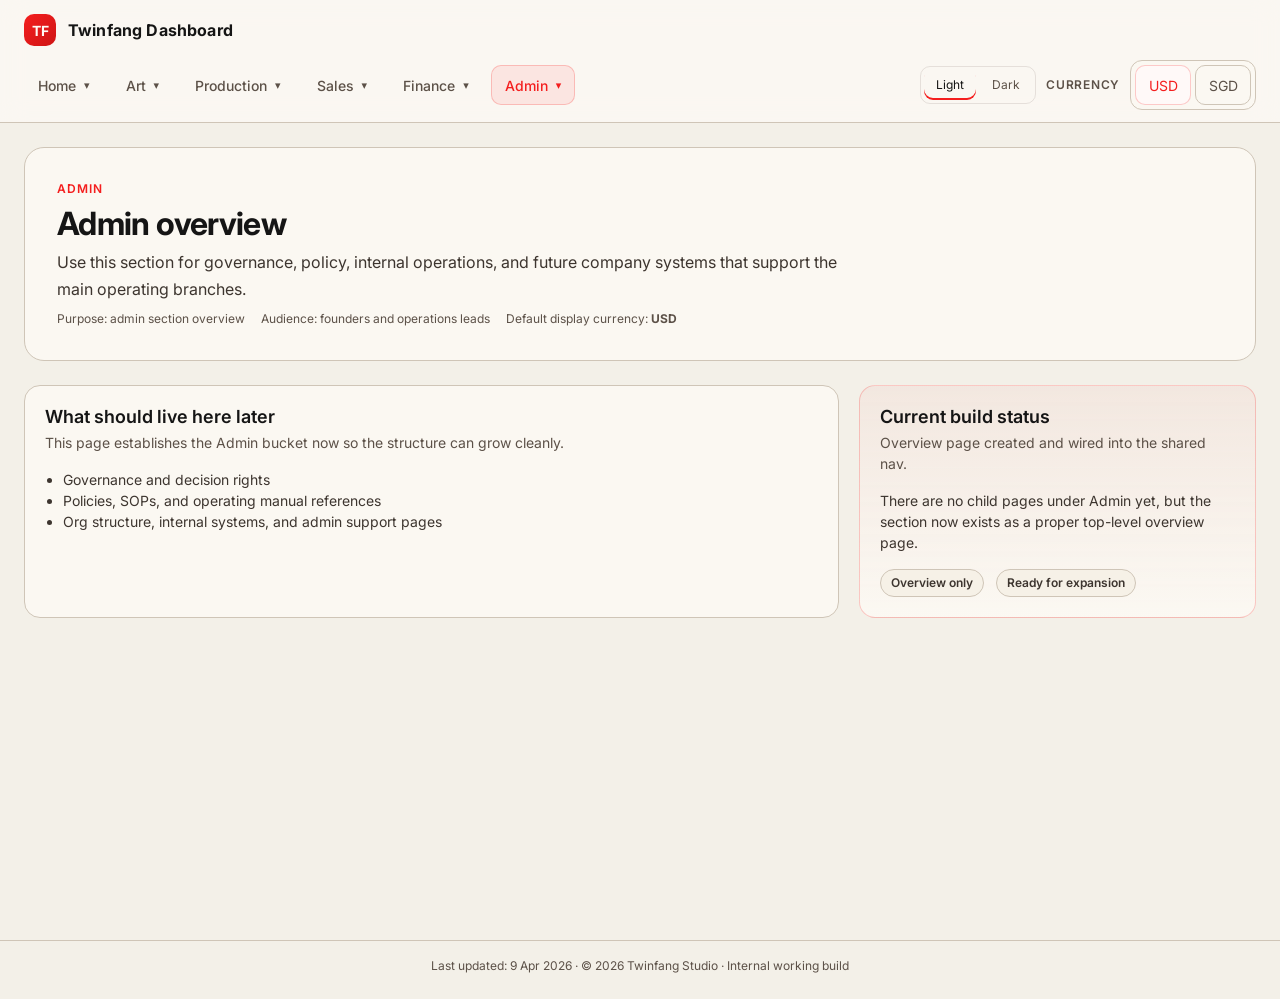
==== admin.html @ 4bac54d7 "Add files via upload" ====
<!DOCTYPE html>
<html lang="en">
  <head>
    <meta charset="UTF-8" />
    <meta name="viewport" content="width=device-width, initial-scale=1.0" />
    <title>Twinfang — Admin</title>
    <meta name="description" content="Twinfang admin overview covering governance, operations, and future internal systems pages." />
    <link rel="preconnect" href="https://fonts.googleapis.com" />
    <link rel="preconnect" href="https://fonts.gstatic.com" crossorigin />
    <link href="https://fonts.googleapis.com/css2?family=Inter:wght@400;500;600;700&display=swap" rel="stylesheet" />
    <script src="./theme-init.js"></script>
    <link rel="stylesheet" href="./design-tokens.css" />
    <link rel="stylesheet" href="./layout.css" />
    <link rel="stylesheet" href="./components.css" />
  </head>
  <body>
    <div class="app-shell">
      <header class="site-header">
        <div class="site-header-inner">
          <a href="./index.html" class="brand-lockup" aria-label="Twinfang home">
            <span class="nav-mark">TF</span>
            <span class="brand-copy"><span class="brand-line">Twinfang Dashboard</span></span>
          </a>

                    <nav class="nav nav--sub" aria-label="Primary">
            <div class="nav-links nav-links--primary">
              <div class="nav-dropdown">
                <a class="nav-link nav-link--dropdown" href="./index.html" aria-haspopup="true">Home</a>
                <div class="nav-dropdown-menu" aria-label="Home submenu">
                  <a class="nav-dropdown-link" href="./index.html">Overview</a>
                </div>
              </div>
              <div class="nav-dropdown">
                <a class="nav-link nav-link--dropdown" href="./art.html" aria-haspopup="true">Art</a>
                <div class="nav-dropdown-menu" aria-label="Art submenu">
                  <a class="nav-dropdown-link" href="./art.html">Overview</a>
                  <a class="nav-dropdown-link" href="./recruitment.html">Hiring Dashboard</a>
                </div>
              </div>
              <div class="nav-dropdown">
                <a class="nav-link nav-link--dropdown" href="./production.html" aria-haspopup="true">Production</a>
                <div class="nav-dropdown-menu" aria-label="Production submenu">
                  <a class="nav-dropdown-link" href="./production.html">Overview</a>
                  <a class="nav-dropdown-link" href="./production-active.html">Active Projects</a>
                  <a class="nav-dropdown-link" href="./production-closed.html">Closed Projects</a>
                </div>
              </div>
              <div class="nav-dropdown">
                <a class="nav-link nav-link--dropdown" href="./sales.html" aria-haspopup="true">Sales</a>
                <div class="nav-dropdown-menu" aria-label="Sales submenu">
                  <a class="nav-dropdown-link" href="./sales.html">Overview</a>
                  <a class="nav-dropdown-link" href="./commission.html">Commission</a>
                </div>
              </div>
              <div class="nav-dropdown">
                <a class="nav-link nav-link--dropdown" href="./finance.html" aria-haspopup="true">Finance</a>
                <div class="nav-dropdown-menu" aria-label="Finance submenu">
                  <a class="nav-dropdown-link" href="./finance.html">Overview</a>
                  <a class="nav-dropdown-link" href="./founder-payouts.html">Founder Payouts</a>
                  <a class="nav-dropdown-link" href="./payout-logic.html">Payout Logic</a>
                </div>
              </div>
              <div class="nav-dropdown">
                <a class="nav-link is-active nav-link--dropdown" href="./admin.html" aria-haspopup="true">Admin</a>
                <div class="nav-dropdown-menu" aria-label="Admin submenu">
                  <a class="nav-dropdown-link is-active" href="./admin.html">Overview</a>
                </div>
              </div>
            </div>

            <div class="nav-utility">
              <div class="theme-toggle" aria-label="Theme display preference">
                <span class="theme-toggle-label">Theme</span>
                <div class="segmented" role="tablist" aria-label="Theme selector">
                  <button class="segmented-item" type="button" data-theme-option="light" aria-pressed="false">Light</button>
                  <button class="segmented-item" type="button" data-theme-option="dark" aria-pressed="false">Dark</button>
                </div>
              </div>
              <div class="currency-toggle" aria-label="Currency display preference">
                <span class="currency-toggle-label">Currency</span>
                <div class="segmented" role="tablist" aria-label="Currency selector">
                  <button class="segmented-item is-active" type="button" data-currency-option="USD" aria-pressed="true">USD</button>
                  <button class="segmented-item" type="button" data-currency-option="SGD" aria-pressed="false">SGD</button>
                </div>
              </div>
            </div>
          </nav>
        </div>
      </header>

      <main class="page-wrap page-stack">
        <header class="page-header hero-card">
          <span class="page-eyebrow">Admin</span>
          <h1 class="page-title">Admin overview</h1>
          <p class="page-subtitle">Use this section for governance, policy, internal operations, and future company systems that support the main operating branches.</p>
          <div class="page-meta">
            <span>Purpose: admin section overview</span>
            <span>Audience: founders and operations leads</span>
            <span>Default display currency: <strong data-currency-display>USD</strong></span>
          </div>
        </header>

        <section class="grid grid-12">
          <article class="card span-8">
            <div class="card-header"><div><h2 class="card-title">What should live here later</h2><p class="card-subtitle">This page establishes the Admin bucket now so the structure can grow cleanly.</p></div></div>
            <div class="card-body">
              <ul class="menu-list">
                <li>Governance and decision rights</li>
                <li>Policies, SOPs, and operating manual references</li>
                <li>Org structure, internal systems, and admin support pages</li>
              </ul>
            </div>
          </article>
          <article class="card span-4 card--callout">
            <div class="card-header"><div><h2 class="card-title">Current build status</h2><p class="card-subtitle">Overview page created and wired into the shared nav.</p></div></div>
            <div class="card-body stack-12">
              <p class="m-0 soft">There are no child pages under Admin yet, but the section now exists as a proper top-level overview page.</p>
              <div class="cluster"><span class="badge">Overview only</span><span class="badge">Ready for expansion</span></div>
            </div>
          </article>
        </section>
      </main>
    </div>
      <footer class="site-footer">
        <div class="site-footer-inner">
          <p class="site-footer-copy">Last updated: 9 Apr 2026 · © 2026 Twinfang Studio · Internal working build</p>
        </div>
      </footer>
    <script src="./theme.js"></script>
    <script src="./app.js"></script>
  </body>
</html>
---- design-tokens.css ----
:root {
  --font-sans: Inter, ui-sans-serif, system-ui, -apple-system, BlinkMacSystemFont, "Segoe UI", sans-serif;

  --fs-12: 0.75rem;
  --fs-13: 0.8125rem;
  --fs-14: 0.875rem;
  --fs-16: 1rem;
  --fs-18: 1.125rem;
  --fs-24: 1.5rem;
  --fs-32: 2rem;
  --fs-40: 2.5rem;

  --lh-tight: 1.1;
  --lh-snug: 1.25;
  --lh-normal: 1.5;
  --lh-relaxed: 1.65;

  --fw-400: 400;
  --fw-500: 500;
  --fw-600: 600;
  --fw-700: 700;

  --radius-sm: 10px;
  --radius-md: 14px;
  --radius-lg: 16px;
  --radius-xl: 20px;

  --space-4: 4px;
  --space-8: 8px;
  --space-12: 12px;
  --space-16: 16px;
  --space-20: 20px;
  --space-24: 24px;
  --space-32: 32px;
  --space-40: 40px;
  --space-48: 48px;

  --nav-height: 64px;
  --page-max-width: 1400px;
  --content-pad-x: 24px;
  --content-pad-y: 24px;
  --grid-gap: 20px;
  --card-pad: 20px;
  --control-height: 40px;

  --ease-standard: cubic-bezier(0.2, 0, 0, 1);
  --dur-fast: 120ms;
  --dur-med: 180ms;
}

:root,
html[data-theme='light'] {
  --bg: #f3f0e8;
  --bg-2: #efe9de;
  --surface: #fbf8f2;
  --surface-2: #f6f1e7;
  --surface-3: #ede5d8;
  --surface-subtle: #faf6ef;
  --border: #cfc5b7;
  --border-strong: #b8ac9c;
  --border-subtle: rgba(92, 81, 72, 0.14);

  --text: #151515;
  --text-soft: #3d352f;
  --text-muted: #5c5148;
  --text-inverse: #fffaf5;

  --accent: #f41e1e;
  --accent-strong: #cf1515;
  --accent-soft: rgba(244, 30, 30, 0.08);
  --accent-soft-2: rgba(244, 30, 30, 0.14);
  --accent-border: rgba(244, 30, 30, 0.22);

  --info: #2563eb;
  --warning: #d97706;
  --danger: #dc2626;
  --success: #16a34a;

  --shadow-1: none;
  --chart-base: #8f8578;
  --chart-base-soft: rgba(143, 133, 120, 0.22);
  --chart-grid: rgba(92, 81, 72, 0.12);

  --header-bg: rgba(251, 248, 242, 0.92);
  --header-border: var(--border);
  --nav-hover-bg: rgba(255, 255, 255, 0.55);
  --nav-dropdown-bg: rgba(251, 248, 242, 0.98);
  --nav-dropdown-hover: rgba(232, 225, 213, 0.6);
  --button-secondary-bg: var(--surface);
  --button-ghost-color: var(--text-soft);
  --segmented-bg: var(--surface);
  --segmented-active-bg: #fff9f8;
  --input-bg: var(--surface);
  --card-bg: var(--surface);
  --card-bg-raised: var(--surface);
  --card-bg-callout: linear-gradient(180deg, rgba(244, 30, 30, 0.04) 0%, var(--surface) 100%);
  --hero-bg: var(--surface);
  --footer-border: var(--border);
  --selection-bg: var(--accent-soft-2);
  --nav-mark-text: #fffaf5;
}

html[data-theme='dark'] {
  --bg: #181512;
  --bg-2: #1d1916;
  --surface: #221e1b;
  --surface-2: #292420;
  --surface-3: #312b27;
  --surface-subtle: rgba(255, 255, 255, 0.02);
  --border: #433a34;
  --border-strong: #514740;
  --border-subtle: rgba(255, 255, 255, 0.08);

  --text: #f1ece4;
  --text-soft: #d4cabc;
  --text-muted: #b2a596;
  --text-inverse: #fffaf5;

  --accent: #f41e1e;
  --accent-strong: #cf1515;
  --accent-soft: rgba(244, 30, 30, 0.08);
  --accent-soft-2: rgba(244, 30, 30, 0.14);
  --accent-border: rgba(244, 30, 30, 0.2);

  --info: #78c4ff;
  --warning: #f6c65b;
  --danger: #ff7a7a;
  --success: #57d38c;

  --shadow-1: none;
  --chart-base: #7d7369;
  --chart-base-soft: rgba(125, 115, 105, 0.24);
  --chart-grid: rgba(178, 165, 150, 0.14);

  --header-bg: rgba(34, 30, 27, 0.92);
  --header-border: var(--border);
  --nav-hover-bg: rgba(255, 255, 255, 0.03);
  --nav-dropdown-bg: rgba(34, 30, 27, 0.98);
  --nav-dropdown-hover: rgba(255, 255, 255, 0.04);
  --button-secondary-bg: var(--surface-2);
  --button-ghost-color: var(--text-soft);
  --segmented-bg: var(--surface);
  --segmented-active-bg: rgba(244, 30, 30, 0.06);
  --input-bg: var(--surface);
  --card-bg: var(--surface);
  --card-bg-raised: var(--surface-2);
  --card-bg-callout: linear-gradient(180deg, rgba(244, 30, 30, 0.08) 0%, var(--surface) 100%);
  --hero-bg: var(--surface);
  --footer-border: var(--border);
  --selection-bg: var(--accent-soft-2);
  --nav-mark-text: #fffaf5;
}

* { box-sizing: border-box; }

html {
  font-size: 16px;
  -webkit-text-size-adjust: 100%;
  scroll-behavior: smooth;
}

body {
  margin: 0;
  font-family: var(--font-sans);
  font-size: var(--fs-14);
  line-height: var(--lh-normal);
  font-weight: var(--fw-400);
  color: var(--text);
  background: var(--bg);
}

img,
svg,
canvas {
  display: block;
  max-width: 100%;
}

button,
input,
select,
textarea {
  font: inherit;
}

a { color: inherit; }

:focus-visible {
  outline: 2px solid var(--accent-border);
  outline-offset: 2px;
}

::selection {
  background: var(--selection-bg);
}
---- layout.css ----
.app-shell {
  min-height: 100vh;
}

.page-wrap {
  width: min(100%, var(--page-max-width));
  margin: 0 auto;
  padding: var(--content-pad-y) var(--content-pad-x) var(--space-40);
}

.page-stack {
  display: grid;
  gap: var(--space-24);
}

.page-header {
  display: grid;
  gap: var(--space-8);
  padding-top: var(--space-8);
}

.page-eyebrow {
  color: var(--accent);
  font-size: var(--fs-12);
  font-weight: var(--fw-600);
  letter-spacing: 0.08em;
  text-transform: uppercase;
}

.page-title {
  margin: 0;
  font-size: clamp(2rem, 2.5vw, 2.5rem);
  line-height: var(--lh-tight);
  font-weight: var(--fw-700);
  letter-spacing: -0.02em;
}

.page-subtitle {
  max-width: 80ch;
  margin: 0;
  color: var(--text-soft);
  font-size: var(--fs-16);
  line-height: var(--lh-relaxed);
}

.page-meta {
  display: flex;
  flex-wrap: wrap;
  gap: var(--space-8) var(--space-16);
  color: var(--text-muted);
  font-size: var(--fs-12);
}

.section-stack {
  display: grid;
  gap: var(--space-20);
}

.section-header {
  display: flex;
  align-items: end;
  justify-content: space-between;
  gap: var(--space-16);
}

.section-title {
  margin: 0;
  font-size: var(--fs-24);
  line-height: var(--lh-snug);
  font-weight: var(--fw-700);
  letter-spacing: -0.02em;
}

.section-subtitle {
  margin: var(--space-4) 0 0;
  color: var(--text-muted);
}

.grid {
  display: grid;
  gap: var(--grid-gap);
}

.grid-12 {
  grid-template-columns: repeat(12, minmax(0, 1fr));
}

.span-12 { grid-column: span 12; }
.span-8 { grid-column: span 8; }
.span-7 { grid-column: span 7; }
.span-6 { grid-column: span 6; }
.span-5 { grid-column: span 5; }
.span-4 { grid-column: span 4; }
.span-3 { grid-column: span 3; }

.cluster {
  display: flex;
  flex-wrap: wrap;
  gap: var(--space-12);
}

.stack-8,
.stack-12,
.stack-16,
.stack-20 {
  display: grid;
  align-content: start;
}

.stack-8 { gap: var(--space-8); }
.stack-12 { gap: var(--space-12); }
.stack-16 { gap: var(--space-16); }
.stack-20 { gap: var(--space-20); }

.split {
  display: flex;
  justify-content: space-between;
  gap: var(--space-16);
}

.split-start {
  display: flex;
  align-items: flex-start;
  justify-content: space-between;
  gap: var(--space-16);
}

.hidden {
  display: none !important;
}

.m-0 { margin: 0; }
.muted { color: var(--text-muted); }
.soft { color: var(--text-soft); }
.right { text-align: right; }
.center { text-align: center; }
.mono {
  font-variant-numeric: tabular-nums;
  font-feature-settings: "tnum";
}

@media (max-width: 1100px) {
  .span-8,
  .span-7,
  .span-6,
  .span-5,
  .span-4,
  .span-3 {
    grid-column: span 12;
  }
}

@media (max-width: 768px) {
  :root {
    --content-pad-x: 16px;
    --content-pad-y: 16px;
    --grid-gap: 16px;
    --card-pad: 16px;
  }

  .page-subtitle {
    font-size: var(--fs-14);
  }

  .section-header,
  .split,
  .split-start {
    flex-direction: column;
    align-items: stretch;
  }
}
---- components.css ----
.site-header {
  position: sticky;
  top: 0;
  z-index: 100;
  backdrop-filter: blur(12px);
  background: var(--header-bg);
  border-bottom: 1px solid var(--header-border);
}

.site-header-inner {
  width: min(100%, var(--page-max-width));
  margin: 0 auto;
  padding: 14px var(--content-pad-x) 12px;
  display: grid;
  gap: 14px;
}

.brand-lockup {
  display: inline-flex;
  align-items: center;
  gap: var(--space-12);
  text-decoration: none;
  width: fit-content;
}

.brand-copy {
  display: grid;
  gap: 2px;
}

.brand-line {
  color: var(--text);
  font-size: 1rem;
  font-weight: var(--fw-700);
  letter-spacing: 0.01em;
}

.nav {
  display: flex;
  align-items: center;
  justify-content: space-between;
  gap: var(--space-20);
}

.nav--sub { min-height: 48px; }

.nav-mark {
  width: 32px;
  height: 32px;
  display: grid;
  place-items: center;
  border-radius: 10px;
  background: linear-gradient(135deg, var(--accent) 0%, var(--accent-strong) 100%);
  color: var(--nav-mark-text);
  font-size: var(--fs-14);
  font-weight: var(--fw-700);
}

.nav-links {
  display: flex;
  flex-wrap: wrap;
  align-items: center;
  gap: var(--space-8);
}
.nav-links--primary { justify-content: flex-start; }
.nav-utility {
  display: flex;
  align-items: center;
  justify-content: flex-end;
  gap: var(--space-10, 10px);
  margin-left: auto;
}

.nav-link {
  display: inline-flex;
  align-items: center;
  height: 40px;
  padding: 0 14px;
  border-radius: var(--radius-sm);
  color: var(--text-muted);
  text-decoration: none;
  font-size: var(--fs-14);
  font-weight: var(--fw-500);
  transition: color var(--dur-fast) var(--ease-standard), background-color var(--dur-fast) var(--ease-standard), border-color var(--dur-fast) var(--ease-standard);
}

.nav-link:hover,
.nav-link:focus-visible {
  color: var(--text);
  background: var(--nav-hover-bg);
}

.nav-link.is-active {
  color: var(--accent);
  background: var(--accent-soft);
  box-shadow: inset 0 0 0 1px var(--accent-border);
}

.nav-dropdown { position: relative; }
.nav-link--dropdown::after {
  content: "▾";
  margin-left: 8px;
  font-size: 11px;
  color: currentColor;
}
.nav-dropdown-menu {
  position: absolute;
  top: calc(100% + 8px);
  left: 0;
  min-width: 180px;
  padding: 8px;
  display: none;
  background: var(--nav-dropdown-bg);
  border: 1px solid var(--border);
  border-radius: 14px;
  box-shadow: var(--shadow-1);
}
.nav-dropdown:hover .nav-dropdown-menu,
.nav-dropdown:focus-within .nav-dropdown-menu { display: grid; gap: 6px; }

.nav-dropdown-link {
  display: flex;
  align-items: center;
  min-height: 38px;
  padding: 0 12px;
  border-radius: 10px;
  color: var(--text-soft);
  text-decoration: none;
  font-size: var(--fs-14);
}
.nav-dropdown-link:hover,
.nav-dropdown-link:focus-visible { color: var(--text); background: var(--nav-dropdown-hover); }

.currency-toggle { display: flex; align-items: center; gap: 10px; }
.currency-toggle .segmented-item {
  min-width: 56px;
}
.currency-toggle-label {
  color: var(--text-muted);
  font-size: var(--fs-12);
  font-weight: var(--fw-600);
  letter-spacing: 0.06em;
  text-transform: uppercase;
}

.theme-toggle {
  display: flex;
  align-items: center;
  gap: 6px;
}
.theme-toggle-label {
  position: absolute;
  width: 1px;
  height: 1px;
  padding: 0;
  margin: -1px;
  overflow: hidden;
  clip: rect(0, 0, 0, 0);
  white-space: nowrap;
  border: 0;
}
.theme-toggle .segmented {
  padding: 2px;
  gap: 2px;
  border-radius: 10px;
  background: transparent;
  border-color: var(--border-subtle, var(--border));
}
.theme-toggle .segmented-item {
  height: 32px;
  min-width: 54px;
  padding: 0 10px;
  font-size: var(--fs-12);
  color: var(--text-muted);
  border-color: transparent;
}
.theme-toggle .segmented-item:hover,
.theme-toggle .segmented-item:focus-visible {
  color: var(--text-soft);
  background: var(--nav-hover-bg);
}
.theme-toggle .segmented-item.is-active {
  background: transparent;
  color: var(--text);
  border-color: transparent;
  box-shadow: inset 0 -2px 0 var(--accent);
}

.card {
  background: var(--card-bg);
  border: 1px solid var(--border);
  border-radius: var(--radius-lg);
  box-shadow: var(--shadow-1);
  padding: var(--card-pad);
}
.card--raised { background: var(--card-bg-raised); }
.card--callout { background: var(--card-bg-callout); border-color: var(--accent-border); }
.card-header {
  display: flex;
  align-items: flex-start;
  justify-content: space-between;
  gap: var(--space-16);
  margin-bottom: var(--space-16);
}
.card-title { margin: 0; font-size: var(--fs-18); line-height: var(--lh-snug); font-weight: var(--fw-600); }
.card-subtitle { margin: var(--space-4) 0 0; color: var(--text-muted); }
.card-body { display: grid; gap: var(--space-16); }
.card-footer { margin-top: var(--space-16); padding-top: var(--space-16); border-top: 1px solid var(--border-subtle); }

.button,
.segmented-item,
.select,
.input {
  height: var(--control-height);
  border-radius: var(--radius-sm);
  border: 1px solid var(--border);
}

.button {
  display: inline-flex;
  align-items: center;
  justify-content: center;
  gap: var(--space-8);
  padding: 0 14px;
  cursor: pointer;
  text-decoration: none;
  font-weight: var(--fw-600);
  transition: transform var(--dur-fast) var(--ease-standard), background-color var(--dur-fast) var(--ease-standard), border-color var(--dur-fast) var(--ease-standard), color var(--dur-fast) var(--ease-standard);
}
.button:hover { transform: translateY(-1px); }
.button:active { transform: translateY(0); }
.button--primary { background: var(--accent); border-color: transparent; color: var(--nav-mark-text); }
.button--secondary { background: var(--button-secondary-bg); color: var(--text); }
.button--ghost { background: transparent; color: var(--text-soft); }

.segmented {
  display: inline-flex;
  padding: 4px;
  gap: 4px;
  border: 1px solid var(--border);
  border-radius: 12px;
  background: var(--segmented-bg);
}
.segmented-item {
  padding: 0 12px;
  background: transparent;
  color: var(--text-muted);
  cursor: pointer;
}
.segmented-item.is-active { background: var(--segmented-active-bg); color: var(--accent); border-color: var(--accent-border); }

.control-grid {
  display: grid;
  grid-template-columns: repeat(4, minmax(0, 1fr));
  gap: var(--space-12);
}
.control-group { display: grid; gap: var(--space-8); }
.control-label {
  color: var(--text-muted);
  font-size: var(--fs-12);
  font-weight: var(--fw-600);
  letter-spacing: 0.06em;
  text-transform: uppercase;
}
.select,
.input {
  width: 100%;
  padding: 0 12px;
  background: var(--input-bg);
  color: var(--text);
}

.kpi-value {
  margin: 0;
  font-size: 1.75rem;
  line-height: 1.05;
  font-weight: var(--fw-700);
  letter-spacing: -0.03em;
}
.kpi-label { margin: 0; color: var(--text-muted); font-size: var(--fs-12); text-transform: uppercase; letter-spacing: 0.06em; }
.kpi-note { margin: 0; color: var(--text-soft); }


.flag-badge {
  display: inline-block;
  width: 18px;
  height: 12px;
  border-radius: 2px;
  margin-right: 8px;
  vertical-align: -1px;
  box-shadow: inset 0 0 0 1px rgba(255,255,255,0.18);
  overflow: hidden;
}
.flag-badge--id {
  background: linear-gradient(to bottom, #e11d2e 0 50%, #ffffff 50% 100%);
}
.flag-badge--sg {
  background:
    radial-gradient(circle at 24% 32%, #ffffff 0 18%, transparent 19%),
    radial-gradient(circle at 28% 32%, #ef4444 0 14%, transparent 15%),
    linear-gradient(to bottom, #ef4444 0 50%, #ffffff 50% 100%);
}
.flag-badge--my {
  background:
    linear-gradient(to right, #1d4ed8 0 42%, transparent 42%),
    repeating-linear-gradient(to bottom, #ef4444 0 10%, #ffffff 10% 20%);
}
.flag-badge--ph {
  background:
    linear-gradient(150deg, #ffffff 0 32%, transparent 33%),
    linear-gradient(to bottom, #1d4ed8 0 50%, #ef4444 50% 100%);
}
.badge .flag-badge, .benchmark-item .flag-badge, .region-x-label .flag-badge {
  margin-right: 6px;
}
.badge-row,
.meta-row,
.stat-row { display: flex; flex-wrap: wrap; gap: var(--space-8); }
.badge-row {
  align-items: flex-start;
}
.badge {
  display: inline-flex;
  align-items: center;
  align-self: flex-start;
  flex: 0 0 auto;
  width: auto;
  white-space: nowrap;
  min-height: 28px;
  padding: 0 10px;
  border-radius: 999px;
  border: 1px solid var(--border);
  color: var(--text-soft);
  background: var(--surface-2);
  font-size: var(--fs-12);
  font-weight: var(--fw-600);
}
.badge--accent { background: var(--accent-soft); border-color: var(--accent-border); color: var(--accent); }
.badge--info { background: rgba(56, 189, 248, 0.12); border-color: rgba(56, 189, 248, 0.35); color: var(--info); }
.badge--warning { background: rgba(245, 158, 11, 0.12); border-color: rgba(245, 158, 11, 0.35); color: var(--warning); }

.snapshot-grid {
  display: grid;
  grid-template-columns: 1.2fr 0.8fr;
  gap: var(--space-20);
}
.salary-band {
  display: grid;
  gap: var(--space-8);
}
.salary-line {
  display: flex;
  align-items: baseline;
  gap: var(--space-12);
  flex-wrap: wrap;
}
.salary-range {
  font-size: clamp(1.8rem, 2.6vw, 2.6rem);
  line-height: 1;
  letter-spacing: -0.04em;
  font-weight: var(--fw-700);
}
.salary-caption { color: var(--text-muted); font-size: var(--fs-13); }
.salary-local {
  font-size: var(--fs-13);
  color: var(--text-muted);
}
.benchmark-value { display: grid; gap: 4px; justify-items: end; }
.benchmark-local { font-size: var(--fs-12); color: var(--text-muted); }

.salary-fx {
  display: block;
  width: 100%;
  font-size: var(--fs-12);
  color: var(--text-muted);
}
.benchmark-fx {
  font-size: var(--fs-11);
  color: var(--text-muted);
}
.benchmark-delta { font-size: var(--fs-12); color: var(--text-soft); }
.benchmark-delta.is-positive { color: var(--warning); }
.benchmark-delta.is-negative { color: var(--success); }
.benchmark-delta.is-neutral { color: var(--text-muted); }


.benchmark-list {
  display: grid;
  gap: var(--space-12);
}
.benchmark-item {
  display: flex;
  justify-content: space-between;
  gap: var(--space-16);
  padding: 12px 0;
  border-bottom: 1px solid var(--border-subtle);
}
.benchmark-item:last-child { border-bottom: 0; padding-bottom: 0; }

.table-wrap {
  overflow-x: auto;
  border: 1px solid var(--border-subtle);
  border-radius: 14px;
}
.table {
  width: 100%;
  border-collapse: collapse;
  min-width: 860px;
}
.table th,
.table td {
  padding: 12px 14px;
  text-align: left;
  border-bottom: 1px solid var(--border-subtle);
  font-size: var(--fs-13);
}
.table th {
  background: var(--input-bg);
  color: var(--text-muted);
  font-weight: var(--fw-600);
  text-transform: uppercase;
  letter-spacing: 0.05em;
}
.table td.num,
.table th.num { text-align: right; }
.table tr:hover td { background: var(--nav-hover-bg); }

.menu-card-top--inline {
  display: flex;
  align-items: baseline;
  gap: 10px;
  margin-bottom: 10px;
}
.menu-card-code {
  color: var(--accent);
  font-size: var(--fs-12);
  font-weight: var(--fw-700);
  letter-spacing: 0.08em;
  text-transform: uppercase;
}
.menu-card-copy { margin: 0; color: var(--text-soft); }
.menu-card-label { margin: 0; color: var(--text-muted); font-size: var(--fs-12); font-weight: var(--fw-600); letter-spacing: 0.06em; text-transform: uppercase; }
.menu-list { margin: 0; padding-left: 18px; color: var(--text-soft); }
.finance-subgrid { display: grid; grid-template-columns: repeat(2,minmax(0,1fr)); gap: var(--space-12); }
.mini-panel { display: grid; gap: var(--space-8); padding: 14px; border: 1px solid var(--border-subtle); border-radius: 14px; background: var(--surface-2); }
.text-link { color: var(--accent); text-decoration: none; font-weight: var(--fw-600); }
.text-link:hover { text-decoration: underline; }
.hero-card { background: var(--card-bg-raised); border: 1px solid var(--border); border-radius: var(--radius-xl); box-shadow: var(--shadow-1); padding: clamp(20px, 3vw, 32px); }
.insight-list { margin: 0; padding-left: 18px; color: var(--text-soft); display: grid; gap: 8px; }
.note-stack { display: grid; gap: 12px; }

@media (max-width: 1100px) {
  .control-grid,
  .snapshot-grid,
  .finance-subgrid { grid-template-columns: 1fr; }
}

@media (max-width: 768px) {
  .nav,
  .nav-utility,
  .currency-toggle,
  .theme-toggle { align-items: flex-start; }
  .nav { flex-direction: column; }
  .nav-utility {
    margin-left: 0;
    width: 100%;
    justify-content: space-between;
    flex-wrap: wrap;
  }
  .nav-links { width: 100%; }
  .nav-link { width: 100%; justify-content: flex-start; }
  .nav-dropdown { width: 100%; }
  .nav-link--dropdown { width: 100%; justify-content: space-between; }
  .nav-dropdown-menu { position: static; margin-top: 6px; min-width: 100%; }
}

.region-chart { display: grid; gap: 18px; }
.region-row { display: grid; gap: 8px; }
.region-meta { display: flex; justify-content: space-between; gap: 16px; align-items: end; }
.region-bar-track {
  width: 100%;
  height: 16px;
  border-radius: 999px;
  background: var(--surface-2);
  border: 1px solid var(--border-subtle);
  overflow: hidden;
}
.region-bar {
  height: 100%;
  border-radius: 999px;
  background: linear-gradient(90deg, rgba(56, 189, 248, 0.95) 0%, rgba(59, 130, 246, 0.95) 100%);
}
.region-bar.is-primary {
  background: linear-gradient(90deg, rgba(34, 197, 94, 0.95) 0%, rgba(22, 163, 74, 0.95) 100%);
}
.region-bar.is-compare:not(.is-primary) {
  background: linear-gradient(90deg, rgba(245, 158, 11, 0.95) 0%, rgba(217, 119, 6, 0.95) 100%);
}
@media (max-width: 768px) { .region-meta { flex-direction: column; align-items: stretch; } }


.region-chart { overflow-x: auto; }
.region-chart-vertical {
  display: grid;
  grid-template-columns: 120px minmax(640px, 1fr);
  gap: 16px;
  align-items: stretch;
  min-height: 420px;
}
.region-y-axis {
  display: grid;
  grid-template-rows: repeat(6, 1fr);
  align-items: end;
  justify-items: end;
  padding: 4px 0 24px;
  color: var(--text-muted);
  font-size: var(--fs-12);
}
.region-chart-panel {
  position: relative;
  min-height: 420px;
  padding: 4px 0 24px;
}
.region-grid-lines {
  position: absolute;
  inset: 4px 0 24px 0;
  display: grid;
  grid-template-rows: repeat(6, 1fr);
  pointer-events: none;
}
.region-grid-lines span {
  border-top: 1px dashed var(--chart-grid);
}
.region-grid-lines span:last-child {
  border-bottom: 1px solid var(--border-subtle);
}
.region-columns {
  position: absolute;
  inset: 4px 0 24px 0;
  display: grid;
  grid-template-columns: repeat(auto-fit, minmax(120px, 1fr));
  gap: 18px;
  align-items: end;
}
.region-column-wrap {
  height: 100%;
  display: grid;
  grid-template-rows: auto 1fr auto;
  gap: 10px;
}
.region-column-meta {
  text-align: center;
  font-size: var(--fs-12);
  color: var(--text-soft);
}
.region-plot-area {
  position: relative;
  height: 100%;
}
.region-column {
  position: absolute;
  left: 50%;
  transform: translateX(-50%);
  width: min(68px, 100%);
  min-height: 12px;
  border-radius: 14px 14px 8px 8px;
  border: 1px solid rgba(59, 130, 246, 0.65);
  background: linear-gradient(180deg, rgba(56, 189, 248, 0.95) 0%, rgba(59, 130, 246, 0.86) 100%);
  box-shadow: inset 0 1px 0 rgba(255,255,255,0.08);
}
.region-column.is-primary {
  border-color: rgba(34, 197, 94, 0.72);
  background: linear-gradient(180deg, rgba(34, 197, 94, 0.96) 0%, rgba(22, 163, 74, 0.88) 100%);
}
.region-column.is-compare:not(.is-primary) {
  border-color: rgba(245, 158, 11, 0.72);
  background: linear-gradient(180deg, rgba(245, 158, 11, 0.95) 0%, rgba(217, 119, 6, 0.88) 100%);
}
.region-median-line {
  position: absolute;
  left: 8px;
  right: 8px;
  height: 4px;
  border: 0;
  border-radius: 999px;
  background: rgba(255,255,255,0.95);
  box-shadow: 0 0 0 1px rgba(15, 23, 42, 0.35);
  cursor: help;
}
.region-median-line:hover,
.region-median-line:focus-visible {
  outline: 2px solid rgba(255,255,255,0.55);
  outline-offset: 2px;
}
.region-x-label {
  display: grid;
  gap: 2px;
  text-align: center;
}
.region-x-label strong { font-size: var(--fs-13); }
.region-x-label span { color: var(--text-muted); font-size: var(--fs-12); }
@media (max-width: 900px) {
  .region-chart-vertical {
    grid-template-columns: 88px minmax(520px, 1fr);
    min-height: 360px;
  }
  .region-chart-panel { min-height: 360px; }
  .region-column { width: min(52px, 100%); }
}


.segmented--compact { align-self: start; }

.region-dumbbell-wrap {
  height: 100%;
  display: grid;
  grid-template-rows: auto 1fr auto;
  gap: 10px;
}
.region-dumbbell-meta {
  text-align: center;
  font-size: var(--fs-12);
  color: var(--text-soft);
}
.region-dumbbell-area {
  position: relative;
  height: 100%;
}
.region-dumbbell-line {
  position: absolute;
  left: 50%;
  transform: translateX(-50%);
  width: 6px;
  border-radius: 999px;
  background: linear-gradient(180deg, rgba(56, 189, 248, 0.25) 0%, rgba(59, 130, 246, 0.95) 100%);
  border: 1px solid rgba(59, 130, 246, 0.45);
}
.region-dumbbell-line.is-primary {
  background: linear-gradient(180deg, rgba(34, 197, 94, 0.25) 0%, rgba(22, 163, 74, 0.95) 100%);
  border-color: rgba(34, 197, 94, 0.55);
}
.region-dumbbell-line.is-compare:not(.is-primary) {
  background: linear-gradient(180deg, rgba(245, 158, 11, 0.25) 0%, rgba(217, 119, 6, 0.95) 100%);
  border-color: rgba(245, 158, 11, 0.55);
}
.region-dumbbell-dot,
.region-dumbbell-median {
  position: absolute;
  left: 50%;
  transform: translate(-50%, 50%);
  border-radius: 999px;
}
.region-dumbbell-dot {
  width: 16px;
  height: 16px;
  border: 2px solid rgba(255,255,255,0.82);
  box-shadow: 0 0 0 2px rgba(15, 23, 42, 0.28);
  background: rgba(59, 130, 246, 0.98);
}
.region-dumbbell-dot.is-primary { background: rgba(22, 163, 74, 0.98); }
.region-dumbbell-dot.is-compare:not(.is-primary) { background: rgba(217, 119, 6, 0.98); }
.region-dumbbell-median {
  width: 18px;
  height: 18px;
  border: 0;
  cursor: help;
  background: rgba(255,255,255,0.96);
  box-shadow: 0 0 0 2px rgba(15, 23, 42, 0.3);
}
.region-dumbbell-median:hover,
.region-dumbbell-median:focus-visible {
  outline: 2px solid rgba(255,255,255,0.55);
  outline-offset: 2px;
}

.salary-band { display:grid; gap: var(--space-12); }
.salary-caption { display:block; color: var(--text-soft); font-size: var(--fs-13); margin-top: 2px; }
.benchmark-item { align-items: start; }
.benchmark-value { display:grid; gap: 8px; }
.benchmark-local { font-size: var(--fs-12); color: var(--text-muted); }
.benchmark-delta.is-negative { color: var(--warning); }
.benchmark-delta.is-positive { color: var(--warning); }


.site-footer {
  border-top: 1px solid var(--footer-border);
  margin-top: 40px;
}

.site-footer-inner {
  width: min(100%, var(--page-max-width));
  margin: 0 auto;
  padding: 16px var(--content-pad-x) 24px;
}

.site-footer-copy {
  margin: 0;
  color: var(--text-muted);
  font-size: var(--fs-12);
  text-align: center;
}
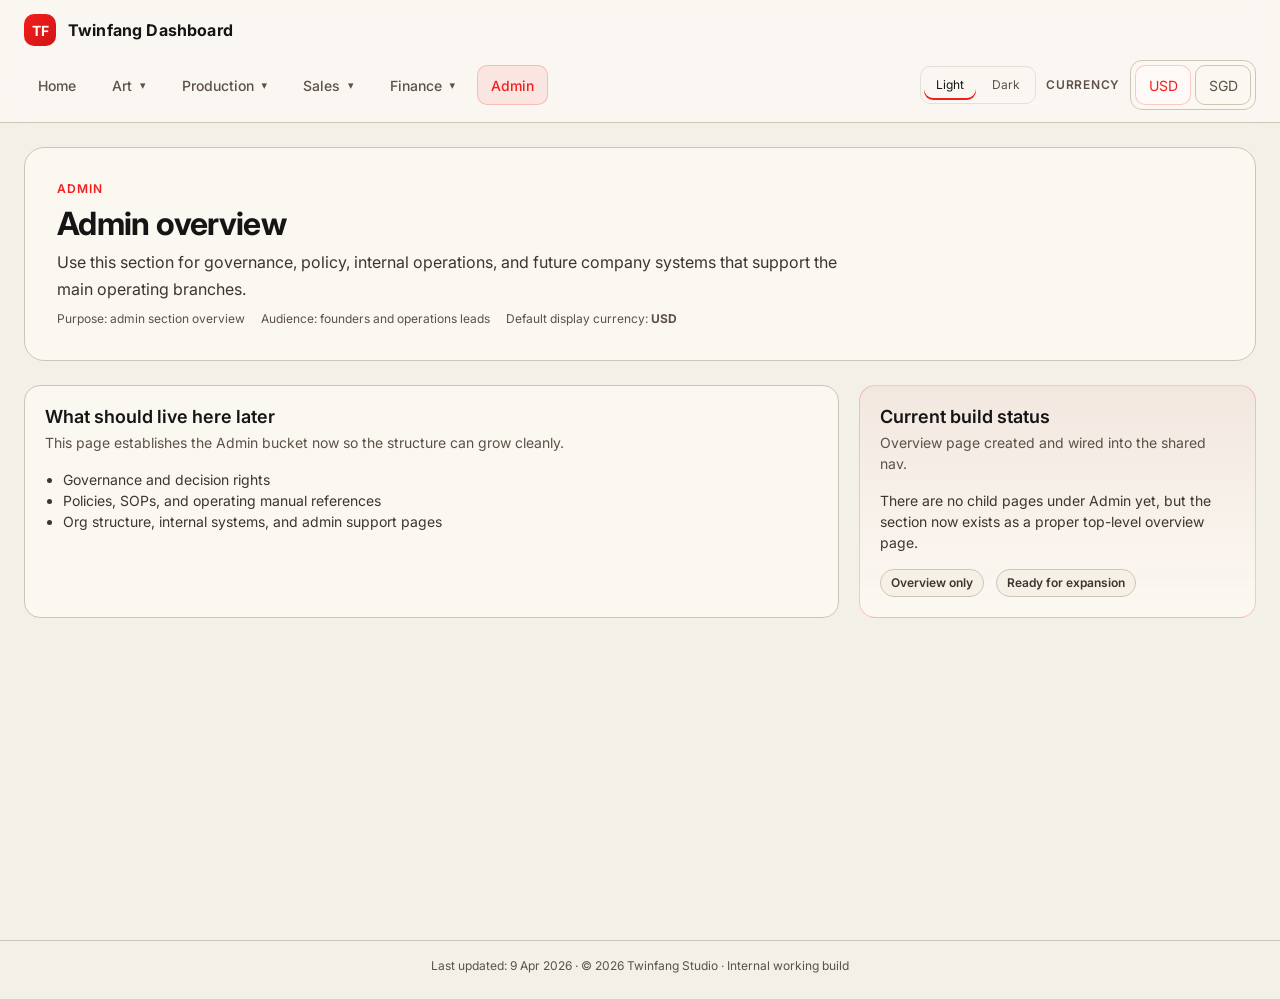
==== commit c8983231: "Add files via upload" ====
--- a/admin.html
+++ b/admin.html
@@ -1,132 +1,86 @@
 <!DOCTYPE html>
+
 <html lang="en">
-  <head>
-    <meta charset="UTF-8" />
-    <meta name="viewport" content="width=device-width, initial-scale=1.0" />
-    <title>Twinfang — Admin</title>
-    <meta name="description" content="Twinfang admin overview covering governance, operations, and future internal systems pages." />
-    <link rel="preconnect" href="https://fonts.googleapis.com" />
-    <link rel="preconnect" href="https://fonts.gstatic.com" crossorigin />
-    <link href="https://fonts.googleapis.com/css2?family=Inter:wght@400;500;600;700&display=swap" rel="stylesheet" />
-    <script src="./theme-init.js"></script>
-    <link rel="stylesheet" href="./design-tokens.css" />
-    <link rel="stylesheet" href="./layout.css" />
-    <link rel="stylesheet" href="./components.css" />
-  </head>
-  <body>
-    <div class="app-shell">
-      <header class="site-header">
-        <div class="site-header-inner">
-          <a href="./index.html" class="brand-lockup" aria-label="Twinfang home">
-            <span class="nav-mark">TF</span>
-            <span class="brand-copy"><span class="brand-line">Twinfang Dashboard</span></span>
-          </a>
-
-                    <nav class="nav nav--sub" aria-label="Primary">
-            <div class="nav-links nav-links--primary">
-              <div class="nav-dropdown">
-                <a class="nav-link nav-link--dropdown" href="./index.html" aria-haspopup="true">Home</a>
-                <div class="nav-dropdown-menu" aria-label="Home submenu">
-                  <a class="nav-dropdown-link" href="./index.html">Overview</a>
-                </div>
-              </div>
-              <div class="nav-dropdown">
-                <a class="nav-link nav-link--dropdown" href="./art.html" aria-haspopup="true">Art</a>
-                <div class="nav-dropdown-menu" aria-label="Art submenu">
-                  <a class="nav-dropdown-link" href="./art.html">Overview</a>
-                  <a class="nav-dropdown-link" href="./recruitment.html">Hiring Dashboard</a>
-                </div>
-              </div>
-              <div class="nav-dropdown">
-                <a class="nav-link nav-link--dropdown" href="./production.html" aria-haspopup="true">Production</a>
-                <div class="nav-dropdown-menu" aria-label="Production submenu">
-                  <a class="nav-dropdown-link" href="./production.html">Overview</a>
-                  <a class="nav-dropdown-link" href="./production-active.html">Active Projects</a>
-                  <a class="nav-dropdown-link" href="./production-closed.html">Closed Projects</a>
-                </div>
-              </div>
-              <div class="nav-dropdown">
-                <a class="nav-link nav-link--dropdown" href="./sales.html" aria-haspopup="true">Sales</a>
-                <div class="nav-dropdown-menu" aria-label="Sales submenu">
-                  <a class="nav-dropdown-link" href="./sales.html">Overview</a>
-                  <a class="nav-dropdown-link" href="./commission.html">Commission</a>
-                </div>
-              </div>
-              <div class="nav-dropdown">
-                <a class="nav-link nav-link--dropdown" href="./finance.html" aria-haspopup="true">Finance</a>
-                <div class="nav-dropdown-menu" aria-label="Finance submenu">
-                  <a class="nav-dropdown-link" href="./finance.html">Overview</a>
-                  <a class="nav-dropdown-link" href="./founder-payouts.html">Founder Payouts</a>
-                  <a class="nav-dropdown-link" href="./payout-logic.html">Payout Logic</a>
-                </div>
-              </div>
-              <div class="nav-dropdown">
-                <a class="nav-link is-active nav-link--dropdown" href="./admin.html" aria-haspopup="true">Admin</a>
-                <div class="nav-dropdown-menu" aria-label="Admin submenu">
-                  <a class="nav-dropdown-link is-active" href="./admin.html">Overview</a>
-                </div>
-              </div>
-            </div>
-
-            <div class="nav-utility">
-              <div class="theme-toggle" aria-label="Theme display preference">
-                <span class="theme-toggle-label">Theme</span>
-                <div class="segmented" role="tablist" aria-label="Theme selector">
-                  <button class="segmented-item" type="button" data-theme-option="light" aria-pressed="false">Light</button>
-                  <button class="segmented-item" type="button" data-theme-option="dark" aria-pressed="false">Dark</button>
-                </div>
-              </div>
-              <div class="currency-toggle" aria-label="Currency display preference">
-                <span class="currency-toggle-label">Currency</span>
-                <div class="segmented" role="tablist" aria-label="Currency selector">
-                  <button class="segmented-item is-active" type="button" data-currency-option="USD" aria-pressed="true">USD</button>
-                  <button class="segmented-item" type="button" data-currency-option="SGD" aria-pressed="false">SGD</button>
-                </div>
-              </div>
-            </div>
-          </nav>
-        </div>
-      </header>
-
-      <main class="page-wrap page-stack">
-        <header class="page-header hero-card">
-          <span class="page-eyebrow">Admin</span>
-          <h1 class="page-title">Admin overview</h1>
-          <p class="page-subtitle">Use this section for governance, policy, internal operations, and future company systems that support the main operating branches.</p>
-          <div class="page-meta">
-            <span>Purpose: admin section overview</span>
-            <span>Audience: founders and operations leads</span>
-            <span>Default display currency: <strong data-currency-display>USD</strong></span>
-          </div>
-        </header>
-
-        <section class="grid grid-12">
-          <article class="card span-8">
-            <div class="card-header"><div><h2 class="card-title">What should live here later</h2><p class="card-subtitle">This page establishes the Admin bucket now so the structure can grow cleanly.</p></div></div>
-            <div class="card-body">
-              <ul class="menu-list">
-                <li>Governance and decision rights</li>
-                <li>Policies, SOPs, and operating manual references</li>
-                <li>Org structure, internal systems, and admin support pages</li>
-              </ul>
-            </div>
-          </article>
-          <article class="card span-4 card--callout">
-            <div class="card-header"><div><h2 class="card-title">Current build status</h2><p class="card-subtitle">Overview page created and wired into the shared nav.</p></div></div>
-            <div class="card-body stack-12">
-              <p class="m-0 soft">There are no child pages under Admin yet, but the section now exists as a proper top-level overview page.</p>
-              <div class="cluster"><span class="badge">Overview only</span><span class="badge">Ready for expansion</span></div>
-            </div>
-          </article>
-        </section>
-      </main>
-    </div>
-      <footer class="site-footer">
-        <div class="site-footer-inner">
-          <p class="site-footer-copy">Last updated: 9 Apr 2026 · © 2026 Twinfang Studio · Internal working build</p>
-        </div>
-      </footer>
-    <script src="./theme.js"></script>
-    <script src="./app.js"></script>
-  </body>
+<head>
+<meta charset="utf-8"/>
+<meta content="width=device-width, initial-scale=1.0" name="viewport"/>
+<title>Twinfang — Admin</title>
+<meta content="Twinfang admin overview covering governance, operations, and future internal systems pages." name="description"/>
+<link href="https://fonts.googleapis.com" rel="preconnect"/>
+<link crossorigin="" href="https://fonts.gstatic.com" rel="preconnect"/>
+<link href="https://fonts.googleapis.com/css2?family=Inter:wght@400;500;600;700&amp;display=swap" rel="stylesheet"/>
+<script src="./theme-init.js"></script>
+<link href="./design-tokens.css" rel="stylesheet"/>
+<link href="./layout.css" rel="stylesheet"/>
+<link href="./components.css" rel="stylesheet"/>
+</head>
+<body>
+<div class="app-shell">
+<header class="site-header">
+<div class="site-header-inner">
+<a aria-label="Twinfang home" class="brand-lockup" href="./index.html">
+<span class="nav-mark">TF</span>
+<span class="brand-copy"><span class="brand-line">Twinfang Dashboard</span></span>
+</a>
+<nav aria-label="Primary" class="nav nav--sub">
+<div class="nav-links nav-links--primary"><a class="nav-link" href="./index.html">Home</a><div class="nav-dropdown"><a aria-haspopup="true" class="nav-link nav-link--dropdown" href="./art.html">Art</a><div aria-label="Art submenu" class="nav-dropdown-menu"><a class="nav-dropdown-link" href="./recruitment.html">Hiring Dashboard</a></div></div><div class="nav-dropdown"><a aria-haspopup="true" class="nav-link nav-link--dropdown" href="./production.html">Production</a><div aria-label="Production submenu" class="nav-dropdown-menu"><a class="nav-dropdown-link" href="./production-active.html">Active Projects</a><a class="nav-dropdown-link" href="./production-closed.html">Closed Projects</a></div></div><div class="nav-dropdown"><a aria-haspopup="true" class="nav-link nav-link--dropdown" href="./sales.html">Sales</a><div aria-label="Sales submenu" class="nav-dropdown-menu"><a class="nav-dropdown-link" href="./commission.html">Commission</a></div></div><div class="nav-dropdown"><a aria-haspopup="true" class="nav-link nav-link--dropdown" href="./finance.html">Finance</a><div aria-label="Finance submenu" class="nav-dropdown-menu"><a class="nav-dropdown-link" href="./founder-payouts.html">Founder Payouts</a><a class="nav-dropdown-link" href="./payout-logic.html">Payout Logic</a></div></div><a class="nav-link is-active" href="./admin.html">Admin</a></div>
+<div class="nav-utility">
+<div aria-label="Theme display preference" class="theme-toggle">
+<span class="theme-toggle-label">Theme</span>
+<div aria-label="Theme selector" class="segmented" role="tablist">
+<button aria-pressed="false" class="segmented-item" data-theme-option="light" type="button">Light</button>
+<button aria-pressed="false" class="segmented-item" data-theme-option="dark" type="button">Dark</button>
+</div>
+</div>
+<div aria-label="Currency display preference" class="currency-toggle">
+<span class="currency-toggle-label">Currency</span>
+<div aria-label="Currency selector" class="segmented" role="tablist">
+<button aria-pressed="true" class="segmented-item is-active" data-currency-option="USD" type="button">USD</button>
+<button aria-pressed="false" class="segmented-item" data-currency-option="SGD" type="button">SGD</button>
+</div>
+</div>
+</div>
+</nav>
+</div>
+</header>
+<main class="page-wrap page-stack">
+<header class="page-header hero-card">
+<span class="page-eyebrow">Admin</span>
+<h1 class="page-title">Admin overview</h1>
+<p class="page-subtitle">Use this section for governance, policy, internal operations, and future company systems that support the main operating branches.</p>
+<div class="page-meta">
+<span>Purpose: admin section overview</span>
+<span>Audience: founders and operations leads</span>
+<span>Default display currency: <strong data-currency-display="">USD</strong></span>
+</div>
+</header>
+<section class="grid grid-12">
+<article class="card span-8">
+<div class="card-header"><div><h2 class="card-title">What should live here later</h2><p class="card-subtitle">This page establishes the Admin bucket now so the structure can grow cleanly.</p></div></div>
+<div class="card-body">
+<ul class="menu-list">
+<li>Governance and decision rights</li>
+<li>Policies, SOPs, and operating manual references</li>
+<li>Org structure, internal systems, and admin support pages</li>
+</ul>
+</div>
+</article>
+<article class="card span-4 card--callout">
+<div class="card-header"><div><h2 class="card-title">Current build status</h2><p class="card-subtitle">Overview page created and wired into the shared nav.</p></div></div>
+<div class="card-body stack-12">
+<p class="m-0 soft">There are no child pages under Admin yet, but the section now exists as a proper top-level overview page.</p>
+<div class="cluster"><span class="badge">Overview only</span><span class="badge">Ready for expansion</span></div>
+</div>
+</article>
+</section>
+</main>
+</div>
+<footer class="site-footer">
+<div class="site-footer-inner">
+<p class="site-footer-copy">Last updated: 9 Apr 2026 · © 2026 Twinfang Studio · Internal working build</p>
+</div>
+</footer>
+<script src="./theme.js"></script>
+<script src="./app.js"></script>
+</body>
 </html>
